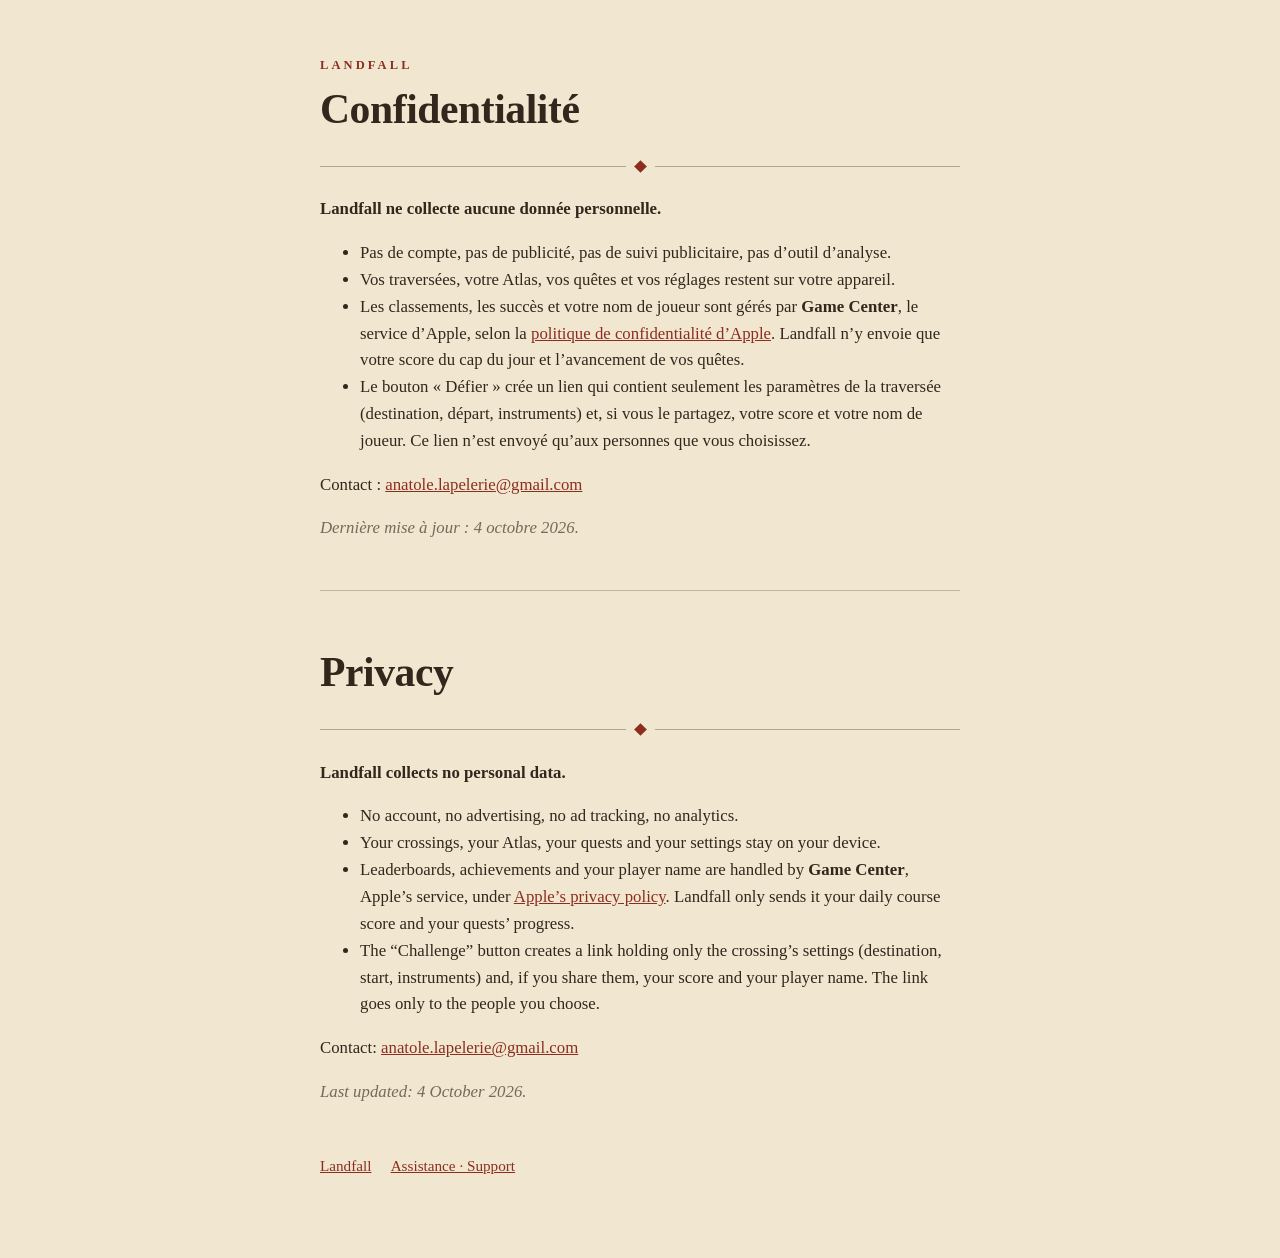
==== privacy.html @ 840439b6 "Landfall: privacy and support pages Co-Authored-By: Claude Opus 5.5 <noreply@anthropic.com>" ====
<!doctype html>
<html lang="fr"><head><meta charset="utf-8"><meta name="viewport" content="width=device-width, initial-scale=1">
<title>Landfall — Confidentialité · Privacy</title><link rel="stylesheet" href="style.css"></head>
<body><main>
<div class="eyebrow">Landfall</div>
<h1>Confidentialité</h1>
<div class="rule"><span></span></div>
<p><strong>Landfall ne collecte aucune donnée personnelle.</strong></p>
<ul>
<li>Pas de compte, pas de publicité, pas de suivi publicitaire, pas d’outil d’analyse.</li>
<li>Vos traversées, votre Atlas, vos quêtes et vos réglages restent sur votre appareil.</li>
<li>Les classements, les succès et votre nom de joueur sont gérés par <strong>Game Center</strong>, le service d’Apple, selon la <a href="https://www.apple.com/fr/legal/privacy/">politique de confidentialité d’Apple</a>. Landfall n’y envoie que votre score du cap du jour et l’avancement de vos quêtes.</li>
<li>Le bouton « Défier » crée un lien qui contient seulement les paramètres de la traversée (destination, départ, instruments) et, si vous le partagez, votre score et votre nom de joueur. Ce lien n’est envoyé qu’aux personnes que vous choisissez.</li>
</ul>
<p>Contact : <a href="mailto:anatole.lapelerie@gmail.com">anatole.lapelerie@gmail.com</a></p>
<p class="soft">Dernière mise à jour : 4 octobre 2026.</p>
<hr>
<h1>Privacy</h1>
<div class="rule"><span></span></div>
<p><strong>Landfall collects no personal data.</strong></p>
<ul>
<li>No account, no advertising, no ad tracking, no analytics.</li>
<li>Your crossings, your Atlas, your quests and your settings stay on your device.</li>
<li>Leaderboards, achievements and your player name are handled by <strong>Game Center</strong>, Apple’s service, under <a href="https://www.apple.com/legal/privacy/">Apple’s privacy policy</a>. Landfall only sends it your daily course score and your quests’ progress.</li>
<li>The “Challenge” button creates a link holding only the crossing’s settings (destination, start, instruments) and, if you share them, your score and your player name. The link goes only to the people you choose.</li>
</ul>
<p>Contact: <a href="mailto:anatole.lapelerie@gmail.com">anatole.lapelerie@gmail.com</a></p>
<p class="soft">Last updated: 4 October 2026.</p>
<nav><a href="index.html">Landfall</a><a href="support.html">Assistance · Support</a></nav>
</main></body></html>
---- style.css ----
:root { --paper: #f1e7d0; --ink: #33261c; --track: #8c2e1f; --soft: rgba(51,38,28,.65); }
@media (prefers-color-scheme: dark) { :root { --paper: #1f1a15; --ink: #efe4cf; --track: #d66a52; --soft: rgba(239,228,207,.65); } }
* { box-sizing: border-box; }
body { margin: 0; background: var(--paper); color: var(--ink);
  font-family: "New York", "Iowan Old Style", "Palatino", Georgia, serif; line-height: 1.6; }
main { max-width: 680px; margin: 0 auto; padding: 56px 20px 80px; }
h1 { font-size: 2.6rem; margin: 0 0 .2rem; letter-spacing: -.01em; }
h2 { font-size: 1.25rem; margin: 2.2rem 0 .6rem; }
.eyebrow { color: var(--track); font-size: .78rem; letter-spacing: .25em; text-transform: uppercase; font-weight: 600; }
.rule { display: flex; align-items: center; gap: 10px; margin: 1.2rem 0 1.6rem; color: var(--soft); }
.rule::before, .rule::after { content: ""; height: 1px; background: currentColor; flex: 1; opacity: .5; }
.rule span { width: 9px; height: 9px; background: var(--track); transform: rotate(45deg); }
p, li { font-size: 1.05rem; }
.soft { color: var(--soft); font-style: italic; }
a { color: var(--track); }
nav { margin-top: 3rem; font-size: .95rem; }
nav a { margin-right: 1.2rem; }
hr { border: 0; border-top: 1px solid var(--soft); opacity: .4; margin: 3rem 0; }
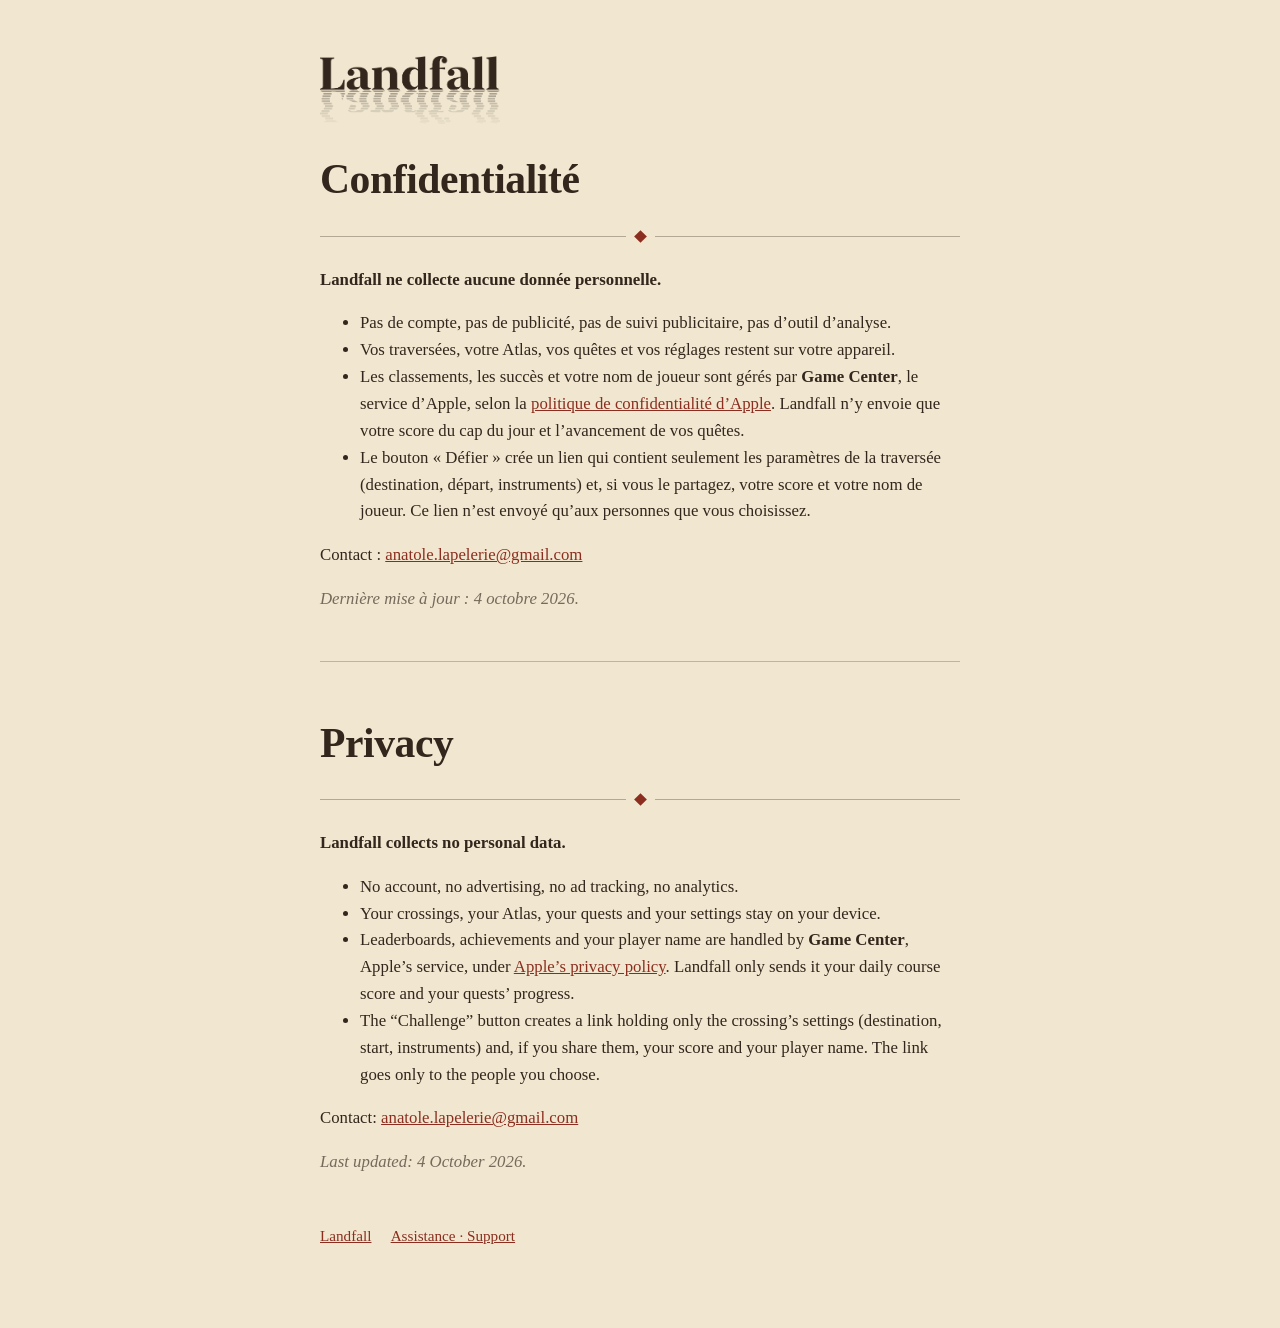
==== commit 40e749fb: "The title with its reflection, as in the game Co-Authored-By: Claude Opus 5.5 <noreply@anthropic.com" ====
--- a/privacy.html
+++ b/privacy.html
@@ -2,7 +2,7 @@
 <html lang="fr"><head><meta charset="utf-8"><meta name="viewport" content="width=device-width, initial-scale=1">
 <title>Landfall — Confidentialité · Privacy</title><link rel="stylesheet" href="style.css"></head>
 <body><main>
-<div class="eyebrow">Landfall</div>
+<a class="title" href="index.html"><picture><source srcset="title-dark.png" media="(prefers-color-scheme: dark)"><img src="title.png" alt="Landfall" width="180"></picture></a>
 <h1>Confidentialité</h1>
 <div class="rule"><span></span></div>
 <p><strong>Landfall ne collecte aucune donnée personnelle.</strong></p>
--- a/style.css
+++ b/style.css
@@ -16,3 +16,5 @@
 nav { margin-top: 3rem; font-size: .95rem; }
 nav a { margin-right: 1.2rem; }
 hr { border: 0; border-top: 1px solid var(--soft); opacity: .4; margin: 3rem 0; }
+.title { display: block; margin: 0 0 1.4rem; }
+.title img { max-width: 100%; height: auto; display: block; }
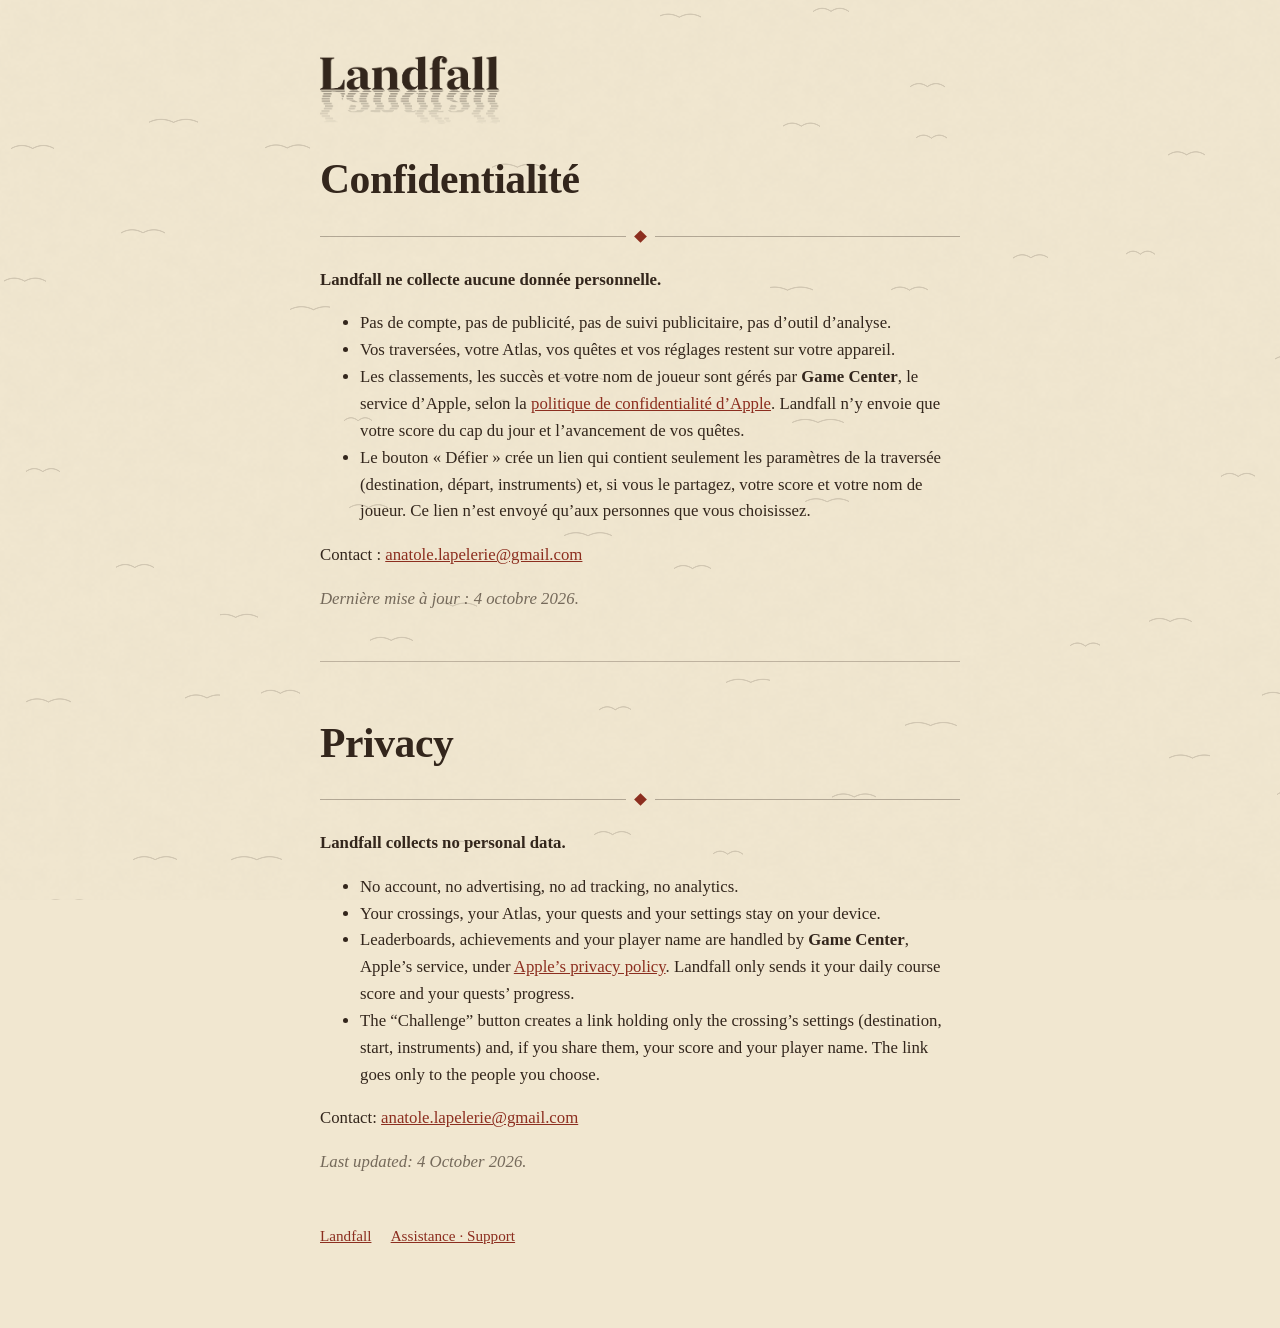
==== commit ff8bf0fb: "The wake follows the mouse, as behind the ship in the game (desktop only) Co-Authored-By: Claude Opu" ====
--- a/privacy.html
+++ b/privacy.html
@@ -27,4 +27,4 @@
 <p>Contact: <a href="mailto:anatole.lapelerie@gmail.com">anatole.lapelerie@gmail.com</a></p>
 <p class="soft">Last updated: 4 October 2026.</p>
 <nav><a href="index.html">Landfall</a><a href="support.html">Assistance · Support</a></nav>
-</main></body></html>
+</main><script src="wake.js" defer></script></body></html>
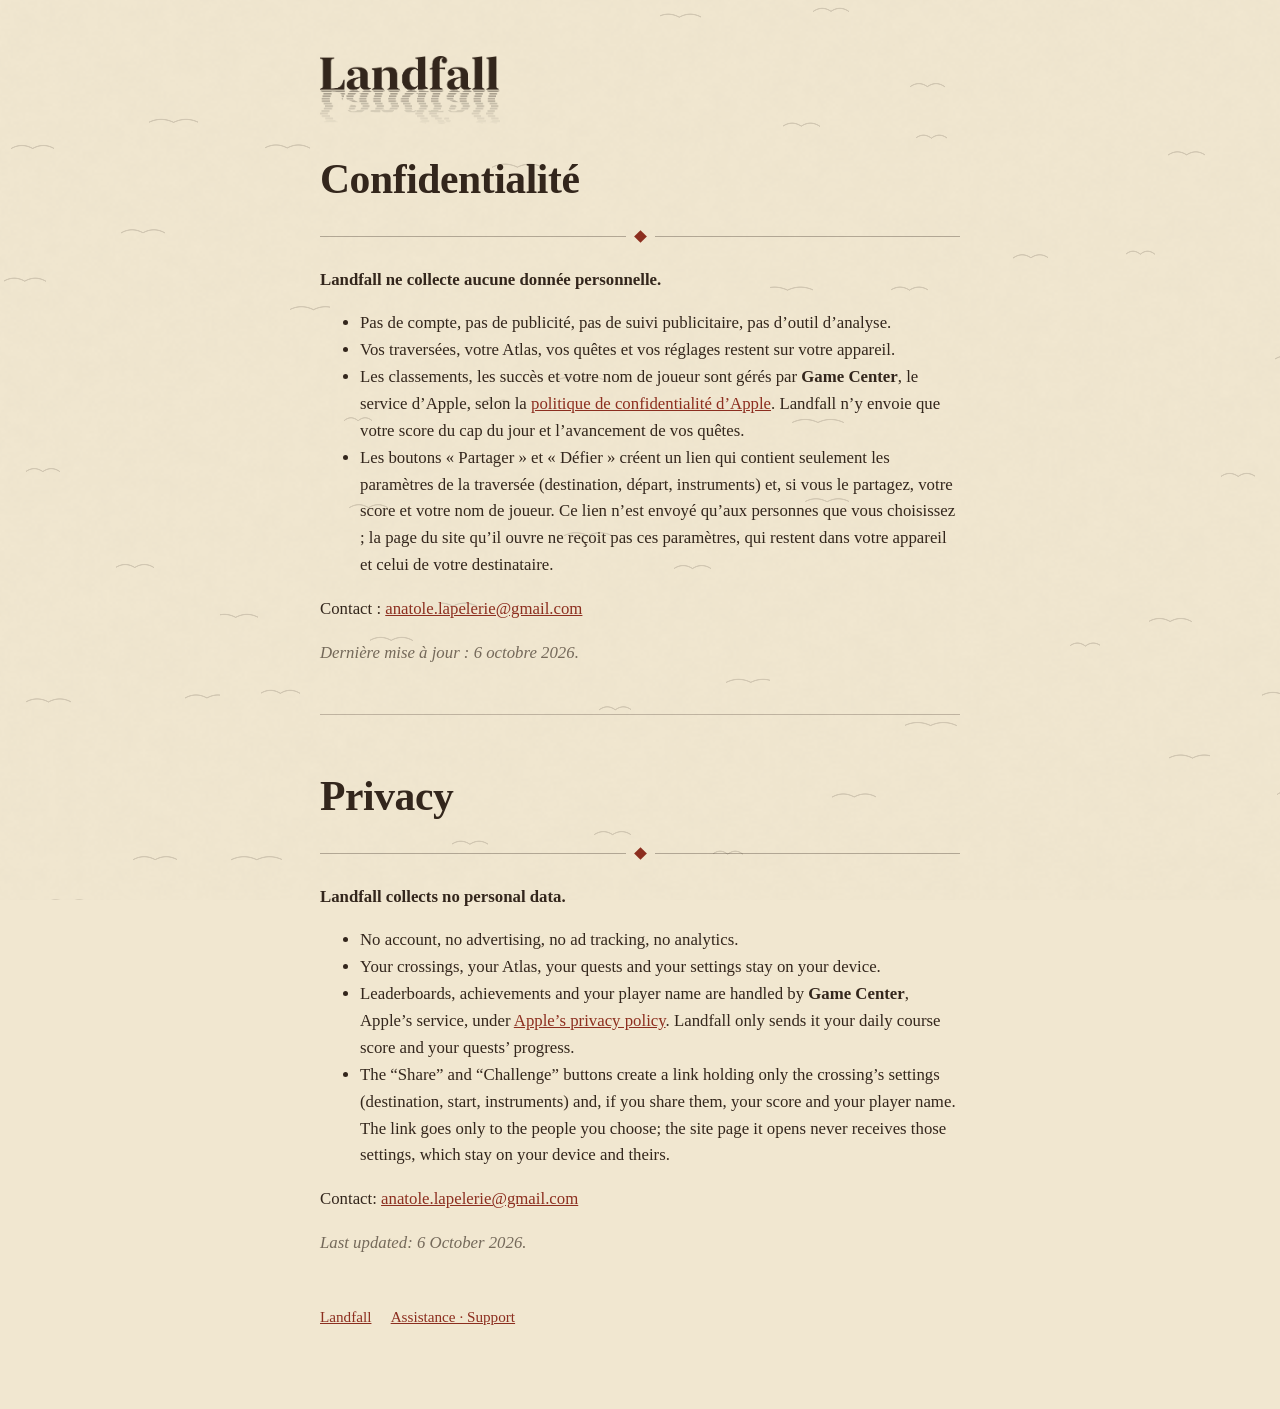
==== commit 67123c8a: "Privacy: the share button carries the crossing's link too" ====
--- a/privacy.html
+++ b/privacy.html
@@ -1,6 +1,10 @@
 <!doctype html>
 <html lang="fr"><head><meta charset="utf-8"><meta name="viewport" content="width=device-width, initial-scale=1">
-<title>Landfall — Confidentialité · Privacy</title><link rel="stylesheet" href="style.css"></head>
+<title>Landfall — Confidentialité · Privacy</title><link rel="stylesheet" href="style.css">
+<link rel="icon" href="favicon.ico" sizes="any">
+<link rel="icon" type="image/png" sizes="32x32" href="favicon-32.png">
+<link rel="icon" type="image/png" sizes="16x16" href="favicon-16.png">
+<link rel="apple-touch-icon" href="apple-touch-icon.png"></head>
 <body><main>
 <a class="title" href="index.html"><picture><source srcset="title-dark.png" media="(prefers-color-scheme: dark)"><img src="title.png" alt="Landfall" width="180"></picture></a>
 <h1>Confidentialité</h1>
@@ -10,10 +14,10 @@
 <li>Pas de compte, pas de publicité, pas de suivi publicitaire, pas d’outil d’analyse.</li>
 <li>Vos traversées, votre Atlas, vos quêtes et vos réglages restent sur votre appareil.</li>
 <li>Les classements, les succès et votre nom de joueur sont gérés par <strong>Game Center</strong>, le service d’Apple, selon la <a href="https://www.apple.com/fr/legal/privacy/">politique de confidentialité d’Apple</a>. Landfall n’y envoie que votre score du cap du jour et l’avancement de vos quêtes.</li>
-<li>Le bouton « Défier » crée un lien qui contient seulement les paramètres de la traversée (destination, départ, instruments) et, si vous le partagez, votre score et votre nom de joueur. Ce lien n’est envoyé qu’aux personnes que vous choisissez.</li>
+<li>Les boutons « Partager » et « Défier » créent un lien qui contient seulement les paramètres de la traversée (destination, départ, instruments) et, si vous le partagez, votre score et votre nom de joueur. Ce lien n’est envoyé qu’aux personnes que vous choisissez ; la page du site qu’il ouvre ne reçoit pas ces paramètres, qui restent dans votre appareil et celui de votre destinataire.</li>
 </ul>
 <p>Contact : <a href="mailto:anatole.lapelerie@gmail.com">anatole.lapelerie@gmail.com</a></p>
-<p class="soft">Dernière mise à jour : 4 octobre 2026.</p>
+<p class="soft">Dernière mise à jour : 6 octobre 2026.</p>
 <hr>
 <h1>Privacy</h1>
 <div class="rule"><span></span></div>
@@ -22,9 +26,9 @@
 <li>No account, no advertising, no ad tracking, no analytics.</li>
 <li>Your crossings, your Atlas, your quests and your settings stay on your device.</li>
 <li>Leaderboards, achievements and your player name are handled by <strong>Game Center</strong>, Apple’s service, under <a href="https://www.apple.com/legal/privacy/">Apple’s privacy policy</a>. Landfall only sends it your daily course score and your quests’ progress.</li>
-<li>The “Challenge” button creates a link holding only the crossing’s settings (destination, start, instruments) and, if you share them, your score and your player name. The link goes only to the people you choose.</li>
+<li>The “Share” and “Challenge” buttons create a link holding only the crossing’s settings (destination, start, instruments) and, if you share them, your score and your player name. The link goes only to the people you choose; the site page it opens never receives those settings, which stay on your device and theirs.</li>
 </ul>
 <p>Contact: <a href="mailto:anatole.lapelerie@gmail.com">anatole.lapelerie@gmail.com</a></p>
-<p class="soft">Last updated: 4 October 2026.</p>
+<p class="soft">Last updated: 6 October 2026.</p>
 <nav><a href="index.html">Landfall</a><a href="support.html">Assistance · Support</a></nav>
 </main><script src="wake.js" defer></script></body></html>
--- a/style.css
+++ b/style.css
@@ -18,3 +18,5 @@
 hr { border: 0; border-top: 1px solid var(--soft); opacity: .4; margin: 3rem 0; }
 .title { display: block; margin: 0 0 1.4rem; }
 .title img { max-width: 100%; height: auto; display: block; }
+.button { display: inline-block; padding: .6rem 1.5rem; border-radius: 999px; background: var(--track);
+          color: var(--paper); text-decoration: none; font-weight: 600; }
